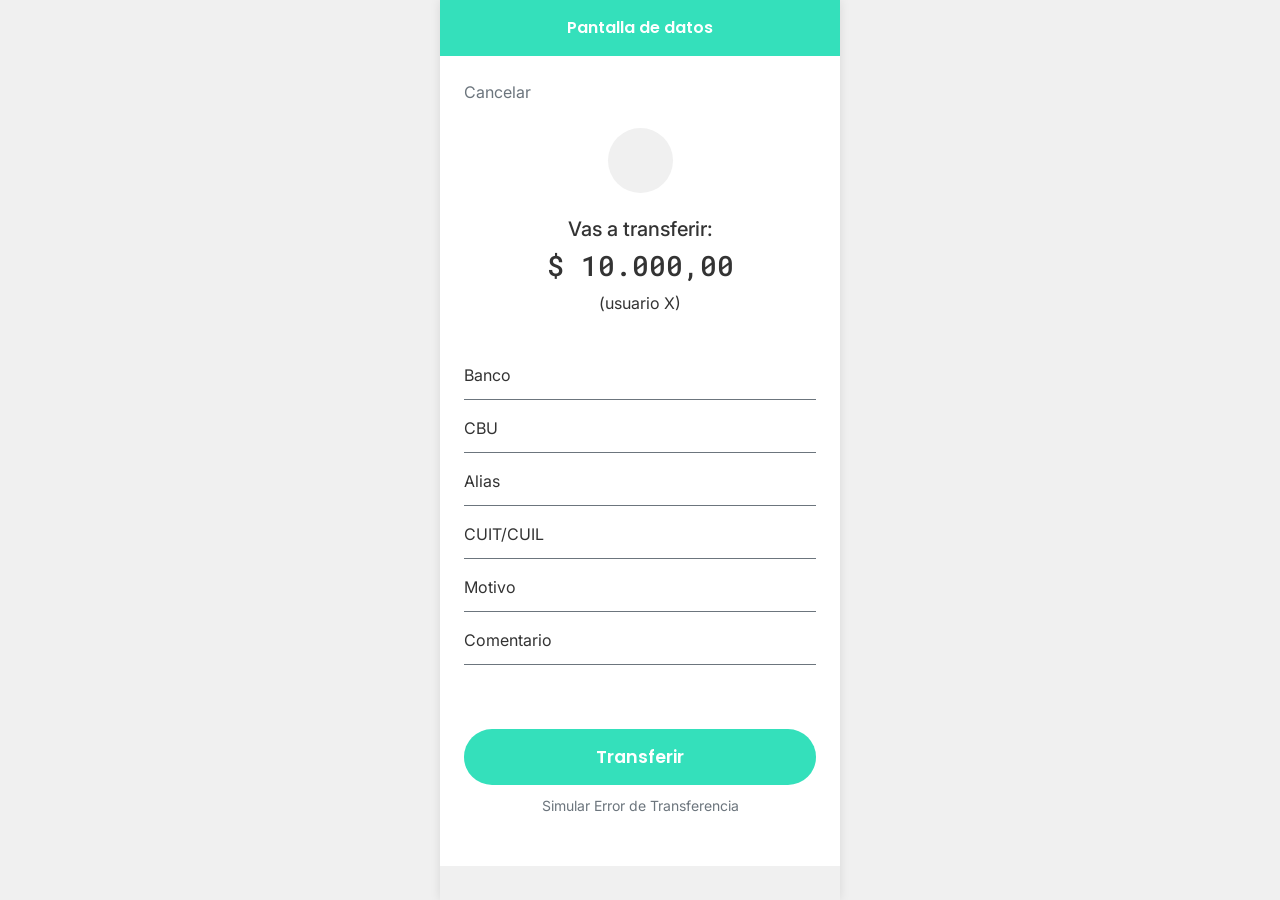
==== html/confirmar_transferencia.html @ fdc417c2 "Initial Commit: add files" ====
<!DOCTYPE html>
<html lang="es">
<head>
    <meta charset="UTF-8">
    <meta name="viewport" content="width=device-width, initial-scale=1.0">
    <title>CoinHome - Confirmar</title>
    <link href="https://cdn.jsdelivr.net/npm/bootstrap@5.3.3/dist/css/bootstrap.min.css" rel="stylesheet">
    <link rel="stylesheet" href="../css/styles.css">
</head>
<body>
    <div class="container-fluid p-0" style="max-width: 400px; margin: auto; box-shadow: 0 0 10px rgba(0,0,0,0.1);">

        <div class="screen-header-color text-center py-3 font-poppins">
            Pantalla de datos
        </div>

        <div class="screen-white-body p-4" style="min-height: 90vh;">
            <p><a href="transferir_datos.html" class="text-secondary text-decoration-none">Cancelar</a></p>

            <div class="btn-icono-circle mx-auto my-4" style="background-color: var(--color-fondo);"></div>

            <h5 class="fw-medium text-center">Vas a transferir:</h5>
            <h3 class="font-roboto-mono fw-medium text-center">$ 10.000,00</h3>
            <p class="text-center mb-5">(usuario X)</p>

            <label class="form-label">Banco</label>
            <div class="mb-3 border-bottom border-secondary pb-1"></div>
            <label class="form-label">CBU</label>
            <div class="mb-3 border-bottom border-secondary pb-1"></div>
            <label class="form-label">Alias</label>
            <div class="mb-3 border-bottom border-secondary pb-1"></div>
            <label class="form-label">CUIT/CUIL</label>
            <div class="mb-3 border-bottom border-secondary pb-1"></div>
            <label class="form-label">Motivo</label>
            <div class="mb-3 border-bottom border-secondary pb-1"></div>
            <label class="form-label">Comentario</label>
            <div class="mb-5 border-bottom border-secondary pb-1"></div>

            <div class="text-center py-3">
                <a href="transferencia_exitosa.html" class="btn-bottom-primary font-poppins text-center" style="background-color: var(--color-principal); width: 100%; margin-bottom: 10px;">Transferir</a>
                <a href="transferencia_error.html" class="d-block text-secondary text-decoration-none small mt-2">Simular Error de Transferencia</a>
            </div>
        </div>
    </div>
</body>
</html>
---- css/styles.css ----
/* Importación de Tipografías desde Google Fonts */
@import url('https://fonts.googleapis.com/css2?family=Inter:wght@400;500;600;700&family=Poppins:wght@600;700&family=Roboto+Mono:wght@400;500&display=swap');

/* Variables de Color de CoinHome */
:root {
    --color-principal: #34E0BB; /* Turquesa/Menta de Encabezados/Botones */
    --color-fondo: #F0F0F0; /* Gris claro de la sección principal */
    --color-exito: #4CAF50; /* Verde de la pantalla de éxito */
    --color-error: #dd2f23; /* Rojo de la pantalla de error */
    --color-texto-claro: #FFFFFF;
    --color-texto-oscuro: #333333;
    --color-divisor: #FFC0CB; /* Rosa claro de la línea divisoria */
    --color-error-icon-bg: #FFFFFF; /* Fondo del círculo del icono X */
    --color-error-icon-border: #CCCCCC; /* Borde del círculo del icono X */
    --color-error-icon-text: #333333; /* Color de la X */
}

/* *** ESTILOS GLOBALES PARA FIJAR DIMENSIONES Y ELIMINAR SCROLL *** */
body {
    background-color: var(--color-fondo);
    font-family: 'Inter', sans-serif;
    color: var(--color-texto-oscuro);
    
    /* MODIFICACIONES CLAVE: */
    overflow: hidden; /* Elimina el desplazamiento (scroll) */
    height: 100vh; /* Fija la altura del body al 100% del viewport */
    margin: 0;
}

.container-fluid {
    /* Altura fija para que coincida con la altura del body */
    height: 100vh; 
    /* Estilos para el contenedor de la app */
    max-width: 400px;
    margin: auto; 
    box-shadow: 0 0 10px rgba(0,0,0,0.1);

    /* Asegura que el contenido (flex-grow-1) ocupe el espacio restante */
    display: flex;
    flex-direction: column;
}

/* Tipografía */
.font-poppins { font-family: 'Poppins', sans-serif; }
.font-roboto-mono { font-family: 'Roboto Mono', monospace; }
.fw-semi-bold { font-weight: 600; }
.fw-medium { font-weight: 500; }

/* Estilos de Encabezados y Secciones de Color (screen-header-color) */
.header-coinhome {
    background-color: var(--color-principal);
    color: var(--color-texto-claro);
    padding: 20px 0;
    font-size: 1.5rem;
    font-weight: 600;
}

/* Estilos para Pantallas con cabecera de color (Estructura de la app) */
.screen-header-color {
    background-color: var(--color-principal); /* Turquesa/Menta */
    color: var(--color-texto-claro);
    padding: 30px 0; /* Altura del encabezado de estado */
    text-align: center;
    font-weight: 600;
}

/* Estilos para el cuerpo principal blanco (Ocupa el espacio restante) */
.screen-white-body {
    background-color: #FFFFFF;
    padding: 40px 20px;
    /* Eliminamos el min-height manual, flex-grow-1 se encarga de la altura */
}

/* Estilos de Botones Circulares (Simulacro de Iconografía) */
.btn-icono-circle {
    width: 65px;
    height: 65px;
    background-color: rgba(179, 219, 210, 0.5); /* Color claro para los círculos vacíos */
    border-radius: 50%;
    margin-bottom: 5px;
    display: flex;
    justify-content: center;
    align-items: center;
    color: var(--color-texto-oscuro);
    font-size: 0.75rem;
    text-align: center;
    line-height: 1.2;
    padding: 5px;
}

/* Estilo de la Sección de Tarjeta (Fondo de color dentro del cuerpo blanco) */
.section-tarjeta {
    background-color: var(--color-principal);
    color: var(--color-texto-claro);
    padding: 15px;
    position: relative;
    display: flex;
    align-items: center;
    margin-left: -20px; /* Ajuste para expandir a los bordes del contenedor blanco */
    margin-right: -20px;
}

/* Línea divisoria simulada */
.section-tarjeta::before {
    content: '';
    position: absolute;
    left: 0;
    top: 0;
    bottom: 0;
    width: 3px;
    background-color: var(--color-divisor);
}

/* Estilos para Botones Principales (parte inferior de las pantallas) */
.btn-bottom-primary {
    /* El ancho debe ser 100% dentro de su contenedor (ver HTML) */
    border-color: var(--color-principal);
    color: var(--color-texto-claro);
    padding: 15px 30px;
    border-radius: 50px;
    display: block;
    font-size: 1.1rem;
    font-weight: 600;
    text-decoration: none;
    text-align: center;
}

/* Pantallas de Estado (Éxito y Error) */
.screen-success {
    background-color: var(--color-exito);
}
.screen-error {
    background-color: var(--color-error);
}
.status-circle {
    width: 70px;
    height: 70px;
    border-radius: 50%;
    background-color: rgba(255, 255, 255, 0.5);
    margin: 0 auto 20px;
}
.error-icon {
    width: 70px;
    height: 70px;
    border-radius: 50%;
    background-color: var(--color-error-icon-bg); /* Fondo blanco */
    border: 1px solid var(--color-error-icon-border); /* Borde gris */
    color: var(--color-error-icon-text); /* Color de la X */
    font-family: 'Poppins', sans-serif; /* Poppins para la X */
    font-size: 2.5rem; /* X más grande */
    font-weight: bold;
    display: flex;
    justify-content: center;
    align-items: center;
    margin: 0 auto;
    line-height: 1; /* Para centrar la X verticalmente */
}

.btn-error-primary {
    background-color: var(--color-error); /* Usa el nuevo color para el botón */
    border-color: var(--color-error);
    color: var(--color-texto-claro);
    padding: 15px 30px;
    border-radius: 50px;
    display: block;
    font-size: 1.1rem;
    font-weight: 600;
    text-decoration: none;
    text-align: center;
    width: 100%; /* Ocupa el 100% del ancho del contenedor */
    margin: 0; /* Eliminar márgenes por defecto */
}
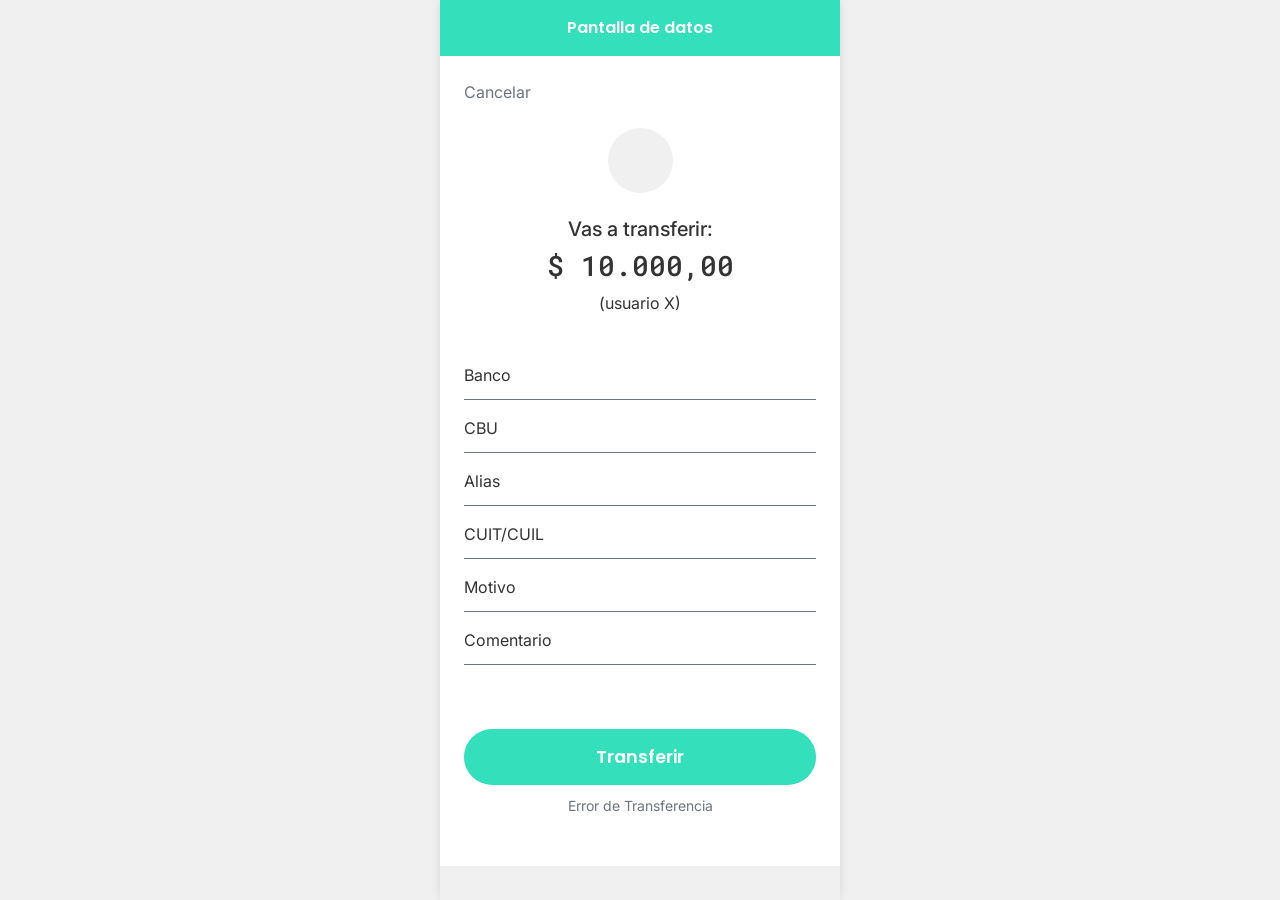
==== commit 51600a88: "Final UI Integration with icons" ====
--- a/html/confirmar_transferencia.html
+++ b/html/confirmar_transferencia.html
@@ -38,7 +38,7 @@
 
             <div class="text-center py-3">
                 <a href="transferencia_exitosa.html" class="btn-bottom-primary font-poppins text-center" style="background-color: var(--color-principal); width: 100%; margin-bottom: 10px;">Transferir</a>
-                <a href="transferencia_error.html" class="d-block text-secondary text-decoration-none small mt-2">Simular Error de Transferencia</a>
+                <a href="transferencia_error.html" class="d-block text-secondary text-decoration-none small mt-2">Error de Transferencia</a>
             </div>
         </div>
     </div>
--- a/css/styles.css
+++ b/css/styles.css
@@ -92,23 +92,26 @@
 .section-tarjeta {
     background-color: var(--color-principal);
     color: var(--color-texto-claro);
-    padding: 15px;
+    padding: 15px; /* Mantener padding general */
     position: relative;
     display: flex;
     align-items: center;
-    margin-left: -20px; /* Ajuste para expandir a los bordes del contenedor blanco */
+    margin-left: -20px;
     margin-right: -20px;
 }
 
-/* Línea divisoria simulada */
+/* Línea divisoria simulada - MODIFICACIÓN AQUÍ */
 .section-tarjeta::before {
     content: '';
     position: absolute;
-    left: 0;
-    top: 0;
-    bottom: 0;
-    width: 3px;
+    left: 50%;
+    top: 0; /* Estira la línea hasta el borde superior */
+    bottom: 0; /* Estira la línea hasta el borde inferior */
+    width: 2px;
     background-color: var(--color-divisor);
+    transform: translateX(-50%);
+    /* Opcional: Si quieres un pequeño margen arriba/abajo de la línea,
+       puedes usar top: 5px; bottom: 5px; */
 }
 
 /* Estilos para Botones Principales (parte inferior de las pantallas) */
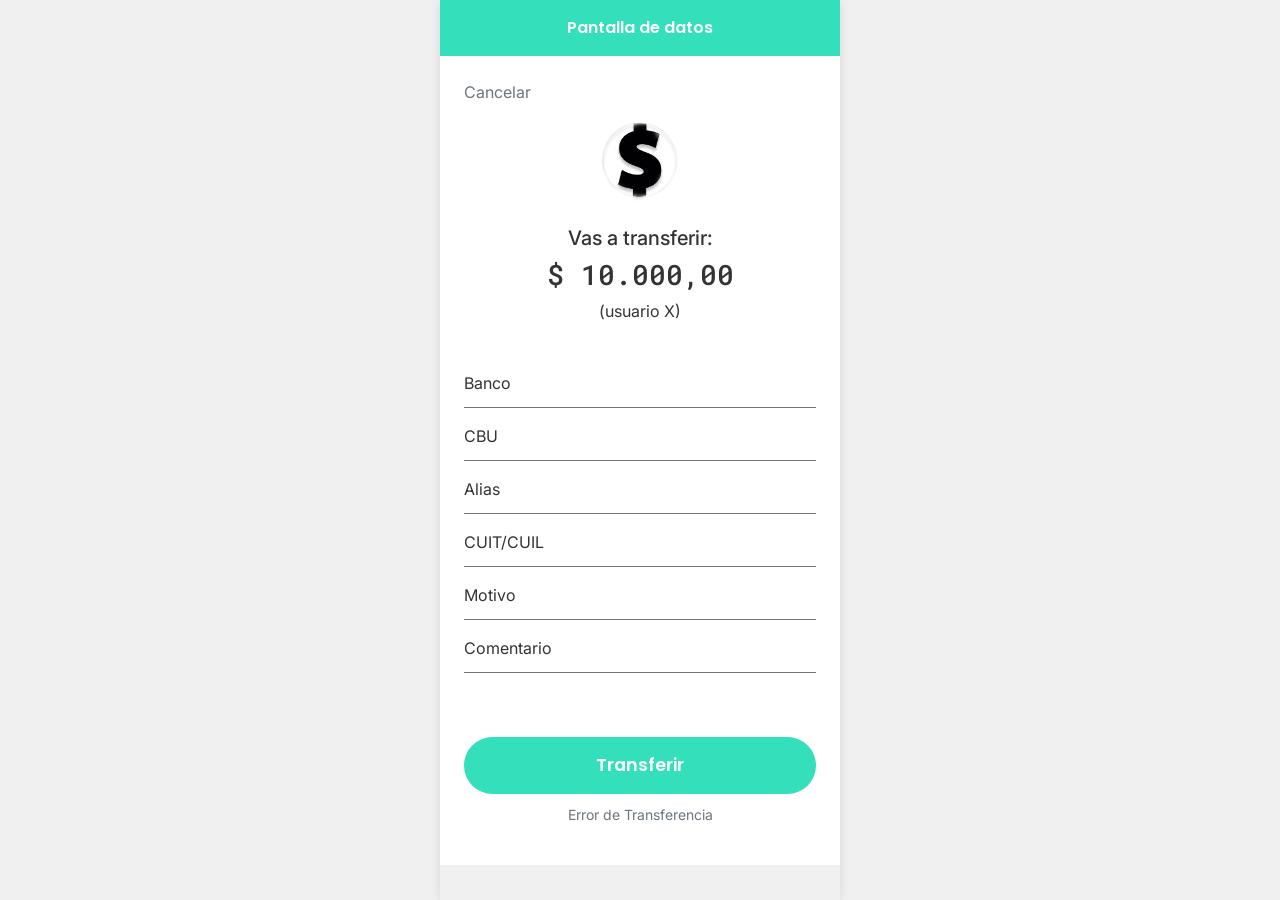
==== commit b7879dbd: "Final changes" ====
--- a/html/confirmar_transferencia.html
+++ b/html/confirmar_transferencia.html
@@ -14,10 +14,14 @@
             Pantalla de datos
         </div>
 
-        <div class="screen-white-body p-4" style="min-height: 90vh;">
+        <div class="screen-white-body p-4" style="min-height: 0vh;">
             <p><a href="transferir_datos.html" class="text-secondary text-decoration-none">Cancelar</a></p>
 
-            <div class="btn-icono-circle mx-auto my-4" style="background-color: var(--color-fondo);"></div>
+            
+            <div class="d-flex justify-content-center mb-4"> 
+                <img src="../img/icon_dinero_confirmacion.png" alt="Icono de Dólar" class="img-fluid" style="max-width: 80px; height: auto;"> 
+            </div>
+            
 
             <h5 class="fw-medium text-center">Vas a transferir:</h5>
             <h3 class="font-roboto-mono fw-medium text-center">$ 10.000,00</h3>
